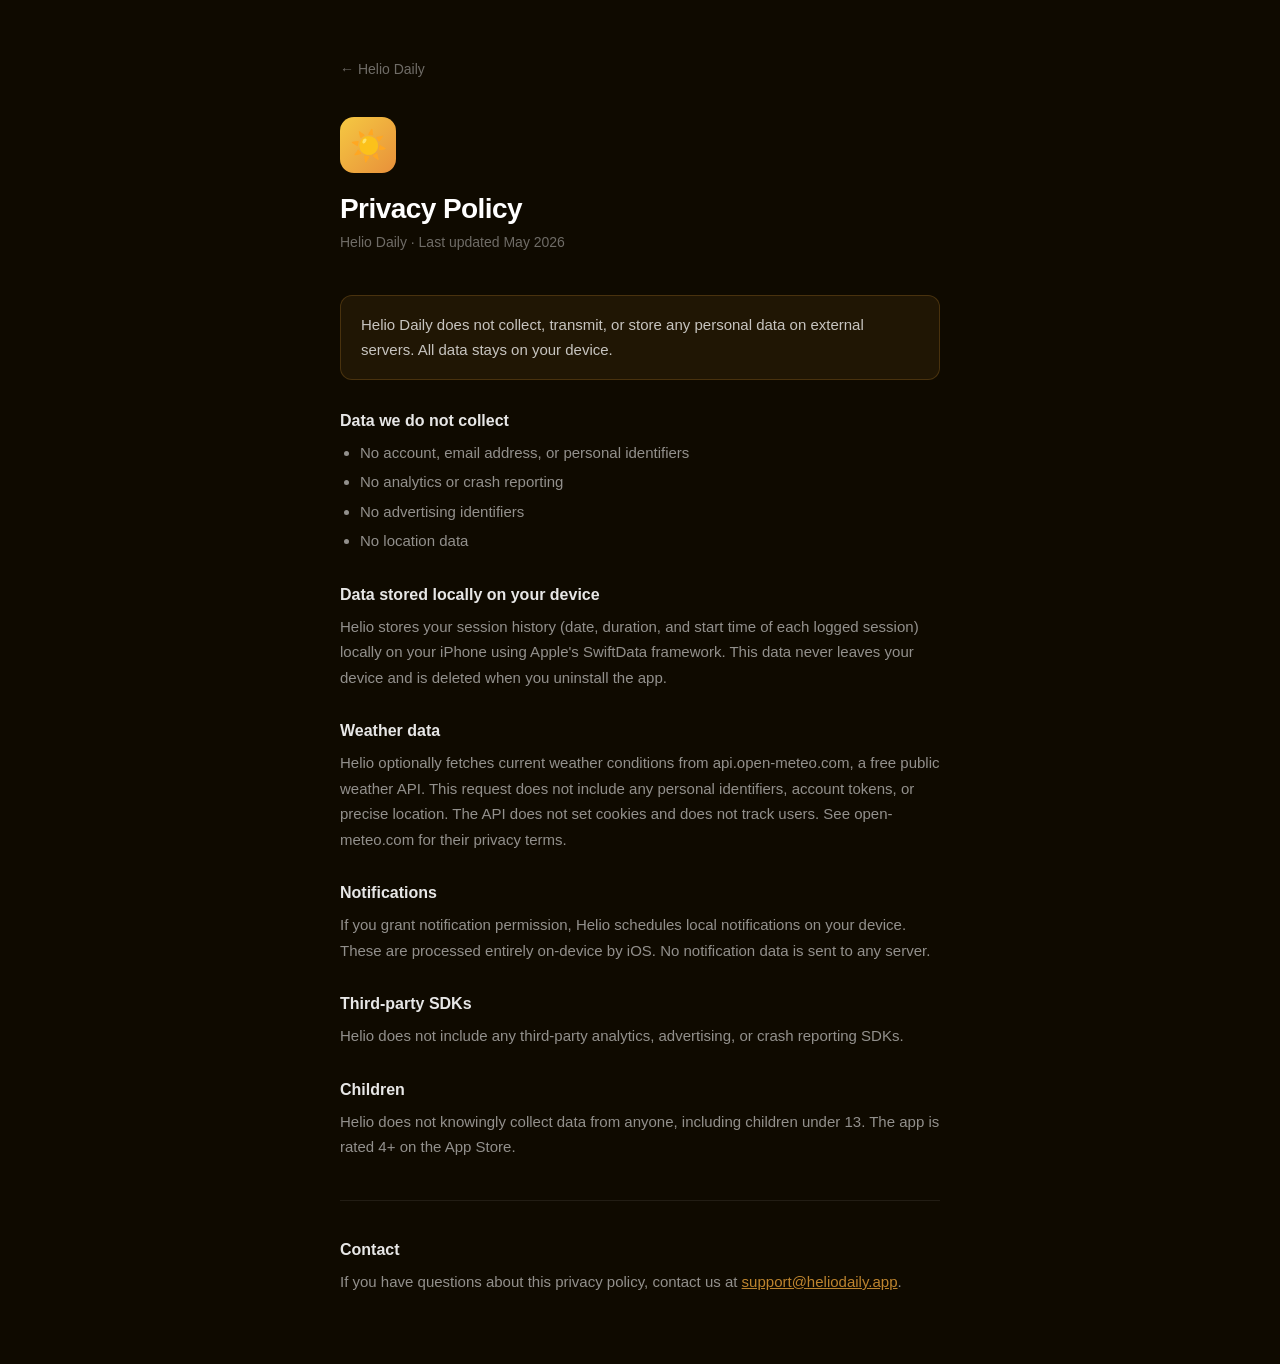
==== helio/privacy.html @ 5c6ee44e "feat: add Helio Daily support pages" ====
<!DOCTYPE html>
<html lang="en">
<head>
<meta charset="UTF-8">
<meta name="viewport" content="width=device-width, initial-scale=1.0">
<title>Privacy Policy - Helio Daily</title>
<style>
  * { margin: 0; padding: 0; box-sizing: border-box; }
  body { font-family: -apple-system, BlinkMacSystemFont, 'Segoe UI', sans-serif; background: #0F0A00; color: #fff; padding: 60px 20px; }
  .wrap { max-width: 600px; margin: 0 auto; }
  .back { font-size: 14px; color: rgba(255,255,255,0.4); text-decoration: none; display: inline-block; margin-bottom: 40px; }
  .back:hover { color: rgba(255,255,255,0.8); }
  .icon { width: 56px; height: 56px; background: linear-gradient(135deg, #F5C842, #E8903A); border-radius: 14px; display: flex; align-items: center; justify-content: center; font-size: 30px; margin-bottom: 20px; }
  h1 { font-size: 28px; font-weight: 700; letter-spacing: -0.02em; margin-bottom: 6px; }
  .meta { font-size: 14px; color: rgba(255,255,255,0.4); margin-bottom: 40px; }
  h2 { font-size: 16px; font-weight: 600; color: rgba(255,255,255,0.9); margin: 32px 0 10px; }
  p { font-size: 15px; color: rgba(255,255,255,0.55); line-height: 1.7; margin-bottom: 10px; }
  ul { padding-left: 20px; margin-bottom: 10px; }
  ul li { font-size: 15px; color: rgba(255,255,255,0.55); line-height: 1.7; margin-bottom: 4px; }
  .highlight { background: rgba(232,163,58,0.08); border: 1px solid rgba(232,163,58,0.2); border-radius: 12px; padding: 16px 20px; margin: 24px 0; }
  .highlight p { color: rgba(255,255,255,0.75); margin: 0; }
  .divider { border: none; border-top: 1px solid rgba(255,255,255,0.08); margin: 40px 0; }
</style>
</head>
<body>
  <div class="wrap">
    <a class="back" href="./index.html">&#8592; Helio Daily</a>
    <div class="icon">☀️</div>
    <h1>Privacy Policy</h1>
    <p class="meta">Helio Daily &middot; Last updated May 2026</p>

    <div class="highlight">
      <p>Helio Daily does not collect, transmit, or store any personal data on external servers. All data stays on your device.</p>
    </div>

    <h2>Data we do not collect</h2>
    <ul>
      <li>No account, email address, or personal identifiers</li>
      <li>No analytics or crash reporting</li>
      <li>No advertising identifiers</li>
      <li>No location data</li>
    </ul>

    <h2>Data stored locally on your device</h2>
    <p>Helio stores your session history (date, duration, and start time of each logged session) locally on your iPhone using Apple's SwiftData framework. This data never leaves your device and is deleted when you uninstall the app.</p>

    <h2>Weather data</h2>
    <p>Helio optionally fetches current weather conditions from api.open-meteo.com, a free public weather API. This request does not include any personal identifiers, account tokens, or precise location. The API does not set cookies and does not track users. See open-meteo.com for their privacy terms.</p>

    <h2>Notifications</h2>
    <p>If you grant notification permission, Helio schedules local notifications on your device. These are processed entirely on-device by iOS. No notification data is sent to any server.</p>

    <h2>Third-party SDKs</h2>
    <p>Helio does not include any third-party analytics, advertising, or crash reporting SDKs.</p>

    <h2>Children</h2>
    <p>Helio does not knowingly collect data from anyone, including children under 13. The app is rated 4+ on the App Store.</p>

    <hr class="divider">

    <h2>Contact</h2>
    <p>If you have questions about this privacy policy, contact us at <a href="mailto:support@heliodaily.app" style="color:rgba(232,163,58,0.8)">support@heliodaily.app</a>.</p>
  </div>
</body>
</html>
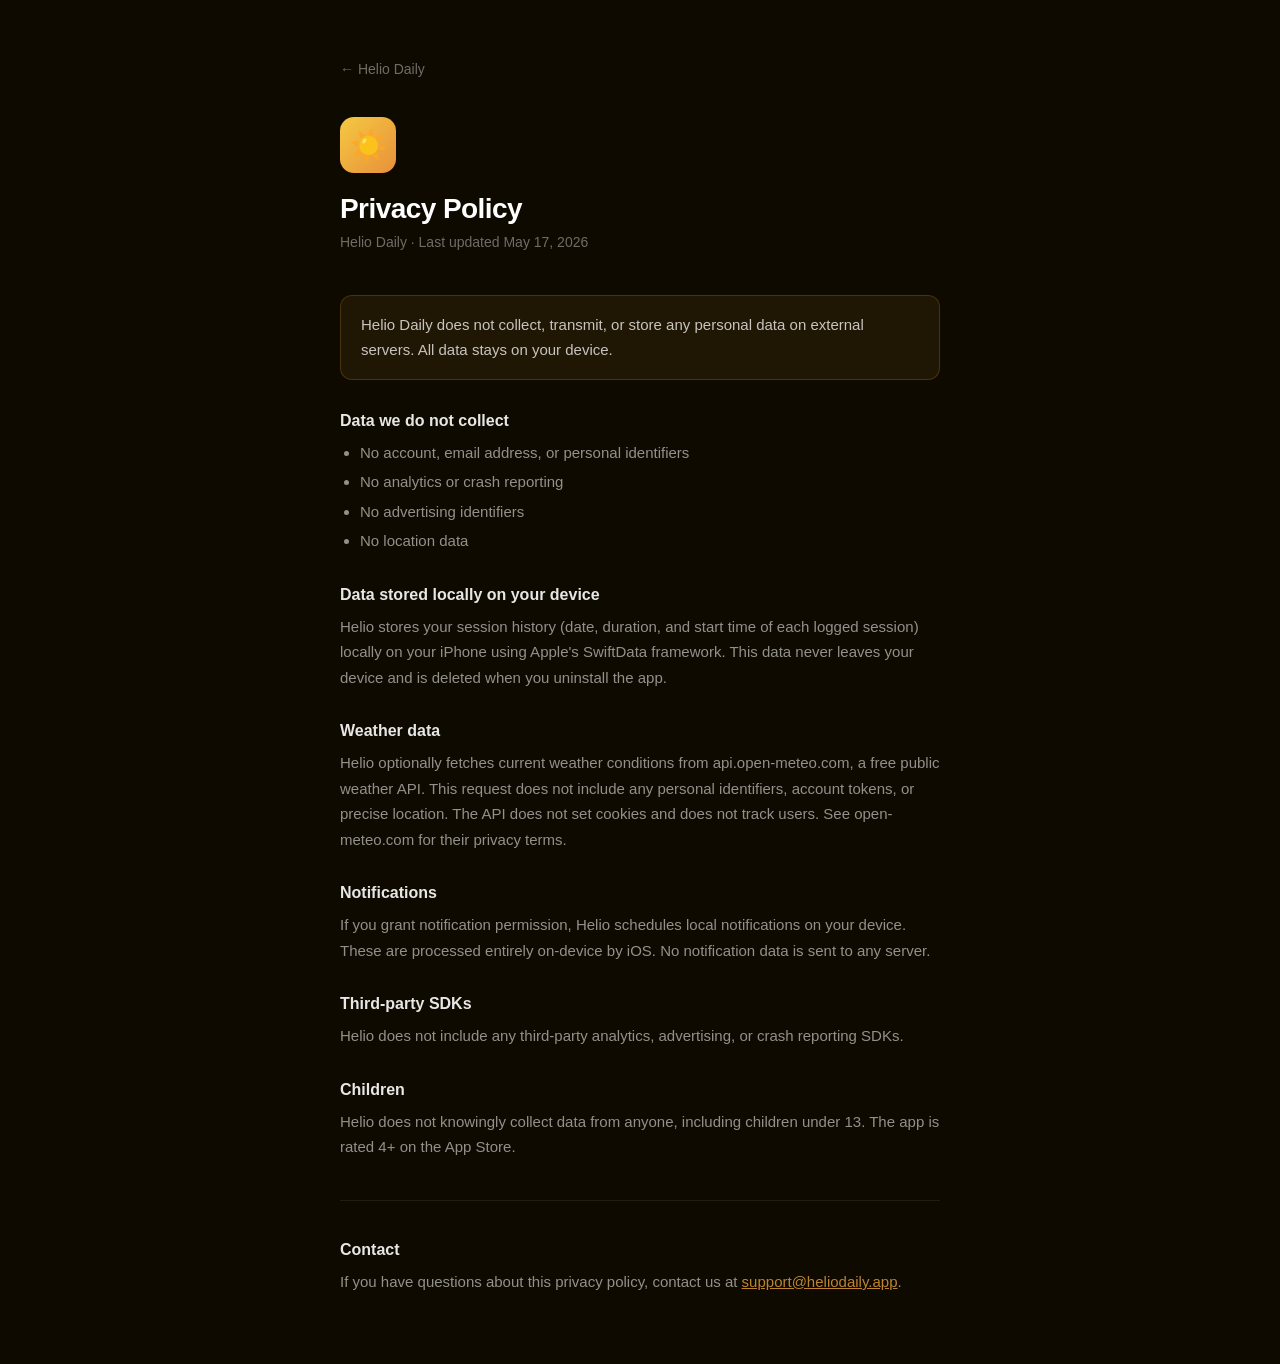
==== commit 486d114d: "chore: update privacy policy date" ====
--- a/helio/privacy.html
+++ b/helio/privacy.html
@@ -27,7 +27,7 @@
     <a class="back" href="./index.html">&#8592; Helio Daily</a>
     <div class="icon">☀️</div>
     <h1>Privacy Policy</h1>
-    <p class="meta">Helio Daily &middot; Last updated May 2026</p>
+    <p class="meta">Helio Daily &middot; Last updated May 17, 2026</p>
 
     <div class="highlight">
       <p>Helio Daily does not collect, transmit, or store any personal data on external servers. All data stays on your device.</p>
